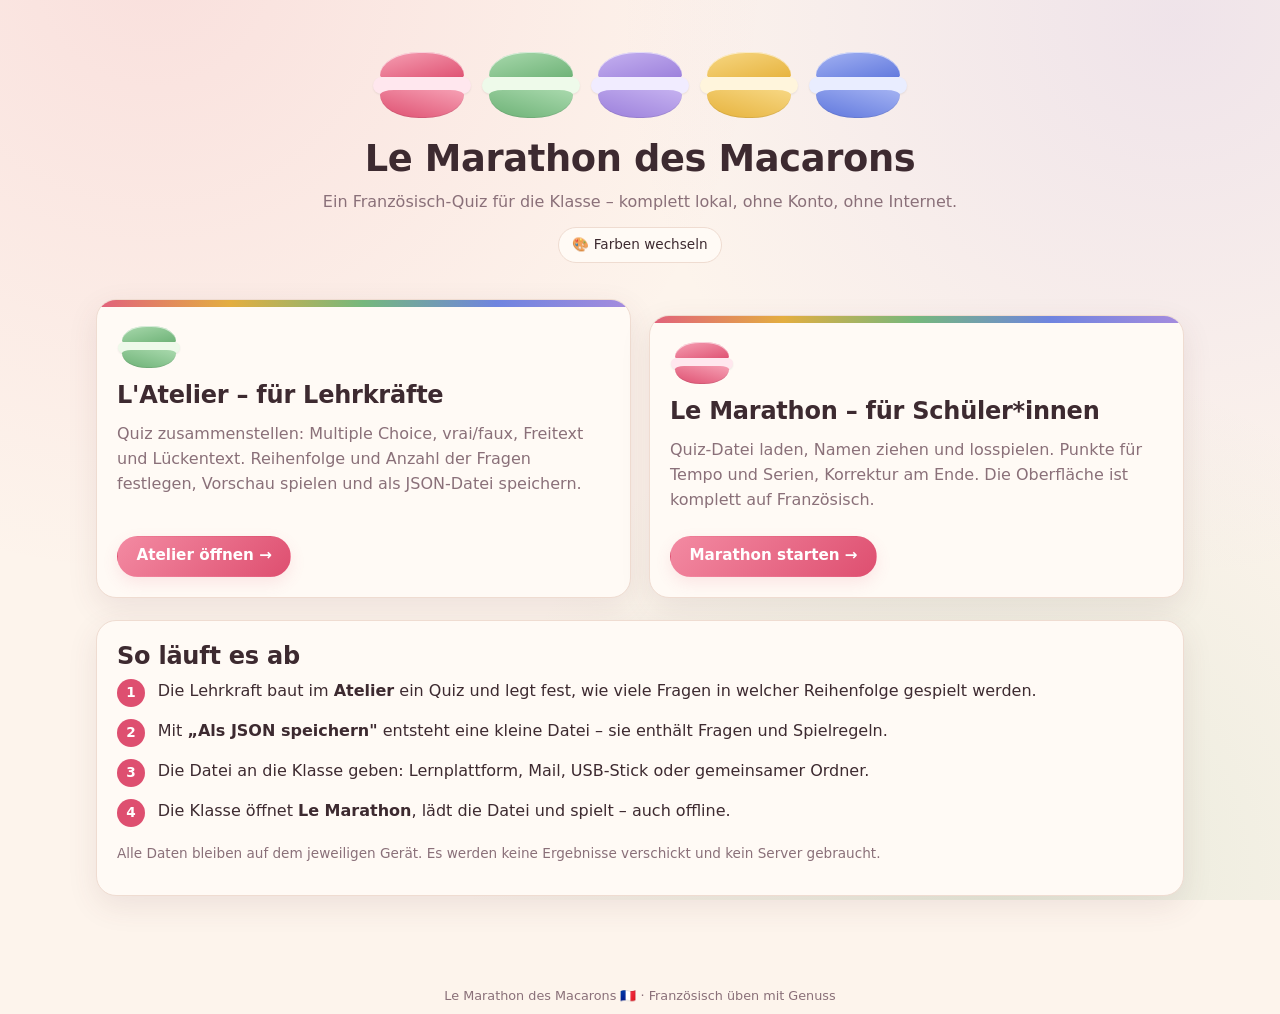
==== index.html @ 280887c2 "Le Marathon des Macarons: lokales Französisch-Quiz mit Lehrer- und Schüler-App Eine reine Datei-App " ====
<!DOCTYPE html>
<html lang="de">
<head>
  <meta charset="UTF-8">
  <meta name="viewport" content="width=device-width, initial-scale=1.0">
  <title>Le Marathon des Macarons – Französisch-Quiz</title>
  <link rel="icon" href="data:image/svg+xml,%3Csvg xmlns='http://www.w3.org/2000/svg' viewBox='0 0 64 64'%3E%3Cellipse cx='32' cy='23' rx='27' ry='16' fill='%23c5b1f0'/%3E%3Crect x='3' y='27' width='58' height='12' rx='6' fill='%23f1ecff'/%3E%3Cellipse cx='32' cy='43' rx='27' ry='16' fill='%239b7fdb'/%3E%3C/svg%3E">
  <link rel="stylesheet" href="assets/macaron.css">
  <style>
    .hero { text-align: center; padding: 28px 0 10px; }
    .hero .vitrine { display: flex; justify-content: center; gap: 10px; margin-bottom: 18px; flex-wrap: wrap; }
    .portes { display: grid; grid-template-columns: repeat(auto-fit, minmax(280px, 1fr)); gap: 18px; margin-top: 26px; }
    .porte {
      display: flex;
      flex-direction: column;
      gap: 12px;
      text-decoration: none;
      color: inherit;
      transition: transform .15s ease, box-shadow .15s ease;
    }
    .porte:hover { transform: translateY(-4px); box-shadow: var(--ombre-forte); }
    .porte h2 { margin: 0; }
    .porte .cta { margin-top: auto; align-self: flex-start; }
    .etapes { counter-reset: etape; list-style: none; padding: 0; margin: 0; display: grid; gap: 12px; }
    .etapes li { counter-increment: etape; display: flex; gap: .8rem; align-items: flex-start; }
    .etapes li::before {
      content: counter(etape);
      flex: none; width: 28px; height: 28px; border-radius: 999px;
      background: var(--framboise); color: #fff; font-weight: 800; font-size: .85rem;
      display: inline-flex; align-items: center; justify-content: center;
    }
  </style>
</head>
<body>
  <div class="page">
    <div class="hero">
      <div class="vitrine" aria-hidden="true">
        <span class="macaron macaron--xl" data-flavor="framboise"><i class="coque-haut"></i><i class="ganache"></i><i class="coque-bas"></i></span>
        <span class="macaron macaron--xl" data-flavor="pistache"><i class="coque-haut"></i><i class="ganache"></i><i class="coque-bas"></i></span>
        <span class="macaron macaron--xl" data-flavor="lavande"><i class="coque-haut"></i><i class="ganache"></i><i class="coque-bas"></i></span>
        <span class="macaron macaron--xl" data-flavor="citron"><i class="coque-haut"></i><i class="ganache"></i><i class="coque-bas"></i></span>
        <span class="macaron macaron--xl" data-flavor="myrtille"><i class="coque-haut"></i><i class="ganache"></i><i class="coque-bas"></i></span>
      </div>
      <h1>Le Marathon des Macarons</h1>
      <p class="muted">Ein Französisch-Quiz für die Klasse – komplett lokal, ohne Konto, ohne Internet.</p>
      <div class="row row--center" style="margin-top:.8rem">
        <button type="button" class="theme-toggle" id="btnTheme">🎨 Farben wechseln</button>
      </div>
    </div>

    <div class="portes">
      <a class="card card--ganache porte" href="lehrer.html">
        <span class="macaron macaron--l" data-flavor="pistache" aria-hidden="true"><i class="coque-haut"></i><i class="ganache"></i><i class="coque-bas"></i></span>
        <h2>L'Atelier – für Lehrkräfte</h2>
        <p class="muted">Quiz zusammenstellen: Multiple Choice, vrai/faux, Freitext und Lückentext.
          Reihenfolge und Anzahl der Fragen festlegen, Vorschau spielen und als JSON-Datei speichern.</p>
        <span class="btn cta">Atelier öffnen →</span>
      </a>

      <a class="card card--ganache porte" href="eleve.html">
        <span class="macaron macaron--l" data-flavor="framboise" aria-hidden="true"><i class="coque-haut"></i><i class="ganache"></i><i class="coque-bas"></i></span>
        <h2>Le Marathon – für Schüler*innen</h2>
        <p class="muted">Quiz-Datei laden, Namen ziehen und losspielen. Punkte für Tempo und
          Serien, Korrektur am Ende. Die Oberfläche ist komplett auf Französisch.</p>
        <span class="btn cta">Marathon starten →</span>
      </a>
    </div>

    <div class="card" style="margin-top:22px">
      <h2>So läuft es ab</h2>
      <ol class="etapes">
        <li><span>Die Lehrkraft baut im <strong>Atelier</strong> ein Quiz und legt fest, wie viele Fragen in welcher Reihenfolge gespielt werden.</span></li>
        <li><span>Mit <strong>„Als JSON speichern"</strong> entsteht eine kleine Datei – sie enthält Fragen und Spielregeln.</span></li>
        <li><span>Die Datei an die Klasse geben: Lernplattform, Mail, USB-Stick oder gemeinsamer Ordner.</span></li>
        <li><span>Die Klasse öffnet <strong>Le Marathon</strong>, lädt die Datei und spielt – auch offline.</span></li>
      </ol>
      <p class="small muted" style="margin-top:1rem">
        Alle Daten bleiben auf dem jeweiligen Gerät. Es werden keine Ergebnisse verschickt und kein Server gebraucht.
      </p>
    </div>
  </div>

  <footer class="app-footer">Le Marathon des Macarons 🇫🇷 · Französisch üben mit Genuss</footer>

  <script src="assets/core.js"></script>
  <script>
    Macaron.theme.init();
    document.getElementById('btnTheme').addEventListener('click', function () {
      Macaron.toast('Farbschema: ' + Macaron.theme.label(Macaron.theme.cycle()));
    });
  </script>
</body>
</html>
---- assets/macaron.css ----
/* ==========================================================================
   Le Marathon des Macarons – gemeinsames Design-System
   Ein Macaron besteht aus zwei Schalen (coques) und einer Fuellung (ganache).
   Dieses Motiv zieht sich durch Farben, Karten, Buttons und Fortschritt.
   ========================================================================== */

/* ---------- 1. Farbtoken ---------- */
:root {
  color-scheme: light dark;

  /* Grundflaechen */
  --creme: #fdf4ec;
  --creme-2: #f6e6d8;
  --coque: #fffaf5;
  --coque-2: #fff3e9;
  --encre: #3d2a30;
  --doux: #8a7079;
  --bord: #efdcd1;
  --ombre: 0 10px 30px rgba(94, 54, 66, 0.10);
  --ombre-forte: 0 18px 44px rgba(94, 54, 66, 0.18);

  /* Macaron-Sorten */
  --framboise: #de4f70;
  --framboise-clair: #f38aa2;
  --framboise-voile: rgba(222, 79, 112, 0.12);
  --pistache: #66b06f;
  --pistache-voile: rgba(102, 176, 111, 0.14);
  --lavande: #9b7fdb;
  --lavande-voile: rgba(155, 127, 219, 0.14);
  --citron: #e0a52c;
  --citron-voile: rgba(224, 165, 44, 0.16);
  --myrtille: #5f77dd;
  --myrtille-voile: rgba(95, 119, 221, 0.14);
  --chocolat: #7d5241;

  /* Bedeutungen */
  --juste: var(--pistache);
  --faux: var(--framboise);
  --champ-bg: #fffdfb;

  --rayon: 20px;
  --rayon-s: 12px;
  --police: "Avenir Next", "Segoe UI", system-ui, -apple-system, BlinkMacSystemFont, sans-serif;
}

/* Dunkles Schema: Schokoladen-Atelier */
@media (prefers-color-scheme: dark) {
  :root:not([data-theme="light"]) {
    --creme: #1d1418;
    --creme-2: #241a1f;
    --coque: #2a1e23;
    --coque-2: #33242a;
    --encre: #f6e8e2;
    --doux: #b59ca5;
    --bord: #453137;
    --ombre: 0 10px 30px rgba(0, 0, 0, 0.45);
    --ombre-forte: 0 18px 44px rgba(0, 0, 0, 0.6);
    --framboise: #f2718e;
    --framboise-clair: #f9a3b7;
    --framboise-voile: rgba(242, 113, 142, 0.18);
    --pistache: #86cb8e;
    --pistache-voile: rgba(134, 203, 142, 0.18);
    --lavande: #b79ff0;
    --lavande-voile: rgba(183, 159, 240, 0.18);
    --citron: #f0c057;
    --citron-voile: rgba(240, 192, 87, 0.2);
    --myrtille: #8b9df0;
    --myrtille-voile: rgba(139, 157, 240, 0.18);
    --champ-bg: #221a1e;
  }
}
:root[data-theme="dark"] {
  --creme: #1d1418;
  --creme-2: #241a1f;
  --coque: #2a1e23;
  --coque-2: #33242a;
  --encre: #f6e8e2;
  --doux: #b59ca5;
  --bord: #453137;
  --ombre: 0 10px 30px rgba(0, 0, 0, 0.45);
  --ombre-forte: 0 18px 44px rgba(0, 0, 0, 0.6);
  --framboise: #f2718e;
  --framboise-clair: #f9a3b7;
  --framboise-voile: rgba(242, 113, 142, 0.18);
  --pistache: #86cb8e;
  --pistache-voile: rgba(134, 203, 142, 0.18);
  --lavande: #b79ff0;
  --lavande-voile: rgba(183, 159, 240, 0.18);
  --citron: #f0c057;
  --citron-voile: rgba(240, 192, 87, 0.2);
  --myrtille: #8b9df0;
  --myrtille-voile: rgba(139, 157, 240, 0.18);
  --champ-bg: #221a1e;
}

/* ---------- 2. Basis ---------- */
* { box-sizing: border-box; }

html, body { min-height: 100%; }

body {
  margin: 0;
  font-family: var(--police);
  color: var(--encre);
  background:
    radial-gradient(circle at 12% -4%, var(--framboise-voile), transparent 42%),
    radial-gradient(circle at 92% 2%, var(--lavande-voile), transparent 38%),
    radial-gradient(circle at 78% 98%, var(--pistache-voile), transparent 40%),
    var(--creme);
  background-attachment: fixed;
  line-height: 1.55;
  -webkit-text-size-adjust: 100%;
}

h1, h2, h3, h4 { line-height: 1.25; margin: 0 0 0.5rem; letter-spacing: -0.01em; }
h1 { font-size: clamp(1.6rem, 4vw, 2.3rem); }
h2 { font-size: clamp(1.2rem, 2.6vw, 1.5rem); }
h3 { font-size: 1.05rem; }
p { margin: 0 0 0.7rem; }
a { color: var(--framboise); }

.page { max-width: 1120px; margin: 0 auto; padding: 24px 16px 64px; }
.page--etroite { max-width: 720px; }

.muted { color: var(--doux); }
.small { font-size: 0.85rem; }
.tiny { font-size: 0.76rem; }
.center { text-align: center; }
.hidden { display: none !important; }
.stack > * + * { margin-top: 0.75rem; }
.row { display: flex; flex-wrap: wrap; gap: 10px; align-items: center; }
.row--end { justify-content: flex-end; }
.row--between { justify-content: space-between; }
.row--center { justify-content: center; }
.spacer { flex: 1 1 auto; }

/* ---------- 3. Das Macaron ---------- */
.macaron {
  --taille: 34px;
  --m-base: var(--framboise);
  --m-clair: var(--framboise-clair);
  --m-ganache: #ffe9f0;
  position: relative;
  display: inline-block;
  flex: none;
  width: var(--taille);
  height: calc(var(--taille) * 0.78);
  /* Platz fuer die seitlich ueberstehende Fuellung */
  margin-inline: calc(var(--taille) * 0.09);
  vertical-align: middle;
}
.macaron i {
  position: absolute;
  left: 0;
  right: 0;
  display: block;
}
.macaron .coque-haut {
  top: 0;
  height: 42%;
  border-radius: 50% 50% 18% 18% / 90% 90% 20% 20%;
  background: linear-gradient(165deg, var(--m-clair), var(--m-base));
  box-shadow: inset 0 1px 0 rgba(255, 255, 255, 0.6);
}
.macaron .ganache {
  top: 38%;
  height: 26%;
  left: -8%;
  right: -8%;
  border-radius: 999px;
  background: var(--m-ganache);
  box-shadow: 0 1px 2px rgba(0, 0, 0, 0.08);
}
.macaron .coque-bas {
  bottom: 0;
  height: 42%;
  border-radius: 18% 18% 50% 50% / 20% 20% 90% 90%;
  background: linear-gradient(15deg, var(--m-base), var(--m-clair));
  box-shadow: inset 0 -1px 0 rgba(0, 0, 0, 0.08);
}

.macaron[data-flavor="framboise"] { --m-base: #de4f70; --m-clair: #f6a0b4; --m-ganache: #ffe7ee; }
.macaron[data-flavor="pistache"]  { --m-base: #6cb175; --m-clair: #a9d9ad; --m-ganache: #eefaea; }
.macaron[data-flavor="lavande"]   { --m-base: #9b7fdb; --m-clair: #c5b1f0; --m-ganache: #f1ecff; }
.macaron[data-flavor="citron"]    { --m-base: #e6b23c; --m-clair: #f7d783; --m-ganache: #fff5dc; }
.macaron[data-flavor="myrtille"]  { --m-base: #5f77dd; --m-clair: #a3b2f2; --m-ganache: #e9edff; }
.macaron[data-flavor="chocolat"]  { --m-base: #8a5a45; --m-clair: #bd8b72; --m-ganache: #f6e6da; }
.macaron[data-flavor="vanille"]   { --m-base: #d9c39a; --m-clair: #f0e3c6; --m-ganache: #fffaf0; }

.macaron--xs { --taille: 18px; }
.macaron--s { --taille: 26px; }
.macaron--l { --taille: 54px; }
.macaron--xl { --taille: 84px; }

/* Zustaende im Fortschrittsbalken */
.macaron--todo { filter: saturate(0.12) opacity(0.5); }
.macaron--rate { filter: saturate(0.3) opacity(0.85); }
.macaron--rate::after {
  content: "";
  position: absolute;
  left: 46%;
  top: 4%;
  width: 8%;
  height: 92%;
  background: rgba(0, 0, 0, 0.28);
  transform: rotate(12deg);
  border-radius: 2px;
}
.macaron--actif { animation: macaron-pouls 1.5s ease-in-out infinite; }
@keyframes macaron-pouls {
  0%, 100% { transform: translateY(0) scale(1); }
  50% { transform: translateY(-3px) scale(1.06); }
}

/* ---------- 4. Karten ---------- */
.card {
  position: relative;
  background: var(--coque);
  border: 1px solid var(--bord);
  border-radius: var(--rayon);
  padding: 20px;
  box-shadow: var(--ombre);
}
.card + .card { margin-top: 16px; }
.card--ganache { padding-top: 26px; overflow: hidden; }
/* Die "Fuellung": ein farbiger Streifen am oberen Kartenrand */
.card--ganache::before {
  content: "";
  position: absolute;
  inset: 0 0 auto 0;
  height: 7px;
  background: linear-gradient(90deg, var(--framboise), var(--citron), var(--pistache), var(--myrtille), var(--lavande));
  opacity: 0.9;
}
.card__title { display: flex; align-items: center; gap: 10px; margin-bottom: 4px; }

/* ---------- 5. Buttons ---------- */
.btn {
  appearance: none;
  border: 1px solid transparent;
  border-radius: 999px;
  padding: 0.6rem 1.15rem;
  font: inherit;
  font-weight: 650;
  font-size: 0.95rem;
  cursor: pointer;
  display: inline-flex;
  align-items: center;
  justify-content: center;
  gap: 0.45rem;
  color: #fff;
  background: linear-gradient(135deg, var(--framboise-clair), var(--framboise));
  box-shadow: 0 6px 16px var(--framboise-voile);
  transition: transform 0.12s ease, box-shadow 0.12s ease, filter 0.12s ease;
  text-decoration: none;
  line-height: 1.3;
}
.btn:hover { transform: translateY(-1px); filter: brightness(1.04); box-shadow: var(--ombre); }
.btn:active { transform: translateY(0); filter: brightness(0.97); }
.btn:focus-visible { outline: 3px solid var(--lavande); outline-offset: 2px; }
.btn[disabled] { opacity: 0.5; cursor: not-allowed; transform: none; filter: none; }

.btn--doux {
  background: var(--coque-2);
  color: var(--encre);
  border-color: var(--bord);
  box-shadow: none;
}
.btn--doux:hover { background: var(--creme-2); }
.btn--pistache { background: linear-gradient(135deg, #9ad3a0, var(--pistache)); box-shadow: 0 6px 16px var(--pistache-voile); }
.btn--lavande { background: linear-gradient(135deg, #c2adf2, var(--lavande)); box-shadow: 0 6px 16px var(--lavande-voile); }
.btn--danger { background: none; color: var(--framboise); border-color: var(--bord); box-shadow: none; }
.btn--danger:hover { background: var(--framboise-voile); }
.btn--mini { padding: 0.28rem 0.7rem; font-size: 0.8rem; }
.btn--bloc { width: 100%; }

.icon-btn {
  appearance: none;
  border: 1px solid var(--bord);
  background: var(--coque-2);
  color: var(--doux);
  border-radius: 999px;
  width: 34px;
  height: 34px;
  display: inline-flex;
  align-items: center;
  justify-content: center;
  cursor: pointer;
  font-size: 0.95rem;
  padding: 0;
  flex: none;
  transition: background 0.12s ease, color 0.12s ease;
}
.icon-btn:hover { background: var(--creme-2); color: var(--encre); }
.icon-btn:focus-visible { outline: 3px solid var(--lavande); outline-offset: 2px; }

/* ---------- 6. Formularfelder ---------- */
label { display: block; font-size: 0.88rem; font-weight: 650; margin-bottom: 0.3rem; }
.field { margin-bottom: 0.9rem; }
.field > .hint { display: block; margin-top: 0.25rem; font-size: 0.78rem; color: var(--doux); }

input[type="text"],
input[type="number"],
input[type="search"],
textarea,
select {
  width: 100%;
  padding: 0.55rem 0.7rem;
  border-radius: var(--rayon-s);
  border: 1.5px solid var(--bord);
  background: var(--champ-bg);
  color: var(--encre);
  font: inherit;
  font-size: 0.95rem;
}
textarea { min-height: 72px; resize: vertical; }
input:focus, textarea:focus, select:focus {
  outline: none;
  border-color: var(--framboise);
  box-shadow: 0 0 0 3px var(--framboise-voile);
}
input[type="file"] {
  width: 100%;
  font: inherit;
  font-size: 0.9rem;
  color: var(--doux);
}
input[type="range"] { width: 100%; accent-color: var(--framboise); }
input[type="checkbox"], input[type="radio"] { accent-color: var(--framboise); width: 1.05rem; height: 1.05rem; }

.check {
  display: flex;
  align-items: flex-start;
  gap: 0.55rem;
  font-weight: 500;
  font-size: 0.92rem;
  margin: 0 0 0.55rem;
  cursor: pointer;
}
.check input { margin-top: 0.2rem; flex: none; }

/* Schmales Zahlenfeld, das mitten im Fliesstext steht */
input.nombre-mini {
  display: inline-block;
  width: 5rem;
  padding: 0.3rem 0.45rem;
}

.grid-2 { display: grid; grid-template-columns: repeat(auto-fit, minmax(210px, 1fr)); gap: 0 16px; }

/* ---------- 7. Pastilles / Badges ---------- */
.pill {
  display: inline-flex;
  align-items: center;
  gap: 0.35rem;
  padding: 0.16rem 0.65rem;
  border-radius: 999px;
  font-size: 0.76rem;
  font-weight: 650;
  background: var(--coque-2);
  border: 1px solid var(--bord);
  color: var(--doux);
  white-space: nowrap;
}
.pill--framboise { background: var(--framboise-voile); color: var(--framboise); border-color: transparent; }
.pill--pistache { background: var(--pistache-voile); color: var(--pistache); border-color: transparent; }
.pill--lavande { background: var(--lavande-voile); color: var(--lavande); border-color: transparent; }
.pill--citron { background: var(--citron-voile); color: var(--citron); border-color: transparent; }
.pill--myrtille { background: var(--myrtille-voile); color: var(--myrtille); border-color: transparent; }

/* ---------- 8. Fortschritt: eine Reihe Macarons ---------- */
.macaron-bar {
  display: flex;
  flex-wrap: wrap;
  gap: 6px;
  align-items: flex-end;
  justify-content: center;
  padding: 4px 0 8px;
}

/* ---------- 9. Modal ---------- */
.modal-backdrop {
  position: fixed;
  inset: 0;
  background: rgba(45, 25, 32, 0.55);
  backdrop-filter: blur(3px);
  display: flex;
  align-items: center;
  justify-content: center;
  padding: 16px;
  z-index: 50;
}
.modal {
  background: var(--coque);
  border: 1px solid var(--bord);
  border-radius: var(--rayon);
  box-shadow: var(--ombre-forte);
  width: min(720px, 100%);
  max-height: min(88vh, 900px);
  overflow: auto;
  padding: 22px;
}
.modal--large { width: min(920px, 100%); }

/* ---------- 10. Toast ---------- */
.toast-zone {
  position: fixed;
  left: 50%;
  bottom: 22px;
  transform: translateX(-50%);
  display: flex;
  flex-direction: column;
  gap: 8px;
  z-index: 80;
  pointer-events: none;
  width: min(420px, calc(100vw - 32px));
}
.toast {
  background: var(--encre);
  color: var(--creme);
  border-radius: 999px;
  padding: 0.6rem 1.1rem;
  font-size: 0.9rem;
  font-weight: 600;
  box-shadow: var(--ombre-forte);
  text-align: center;
  animation: toast-in 0.25s ease;
}
.toast--erreur { background: var(--framboise); color: #fff; }
.toast--ok { background: var(--pistache); color: #12250f; }
@keyframes toast-in {
  from { opacity: 0; transform: translateY(10px); }
  to { opacity: 1; transform: translateY(0); }
}

/* ---------- 11. Kopfzeile ---------- */
.topbar {
  display: flex;
  align-items: center;
  gap: 12px;
  flex-wrap: wrap;
  margin-bottom: 18px;
}
.brand { display: flex; align-items: center; gap: 12px; text-decoration: none; color: inherit; }
.brand h1 { margin: 0; }
.brand p { margin: 0; }

.theme-toggle {
  appearance: none;
  border: 1px solid var(--bord);
  background: var(--coque);
  color: var(--encre);
  border-radius: 999px;
  padding: 0.4rem 0.85rem;
  cursor: pointer;
  font: inherit;
  font-size: 0.85rem;
  display: inline-flex;
  align-items: center;
  gap: 0.4rem;
}
.theme-toggle:hover { background: var(--coque-2); }

.app-footer {
  text-align: center;
  color: var(--doux);
  font-size: 0.8rem;
  padding: 26px 16px 8px;
}

/* ---------- 12. Bewegung sparsam ---------- */
@media (prefers-reduced-motion: reduce) {
  *, *::before, *::after {
    animation-duration: 0.001ms !important;
    animation-iteration-count: 1 !important;
    transition-duration: 0.001ms !important;
  }
}
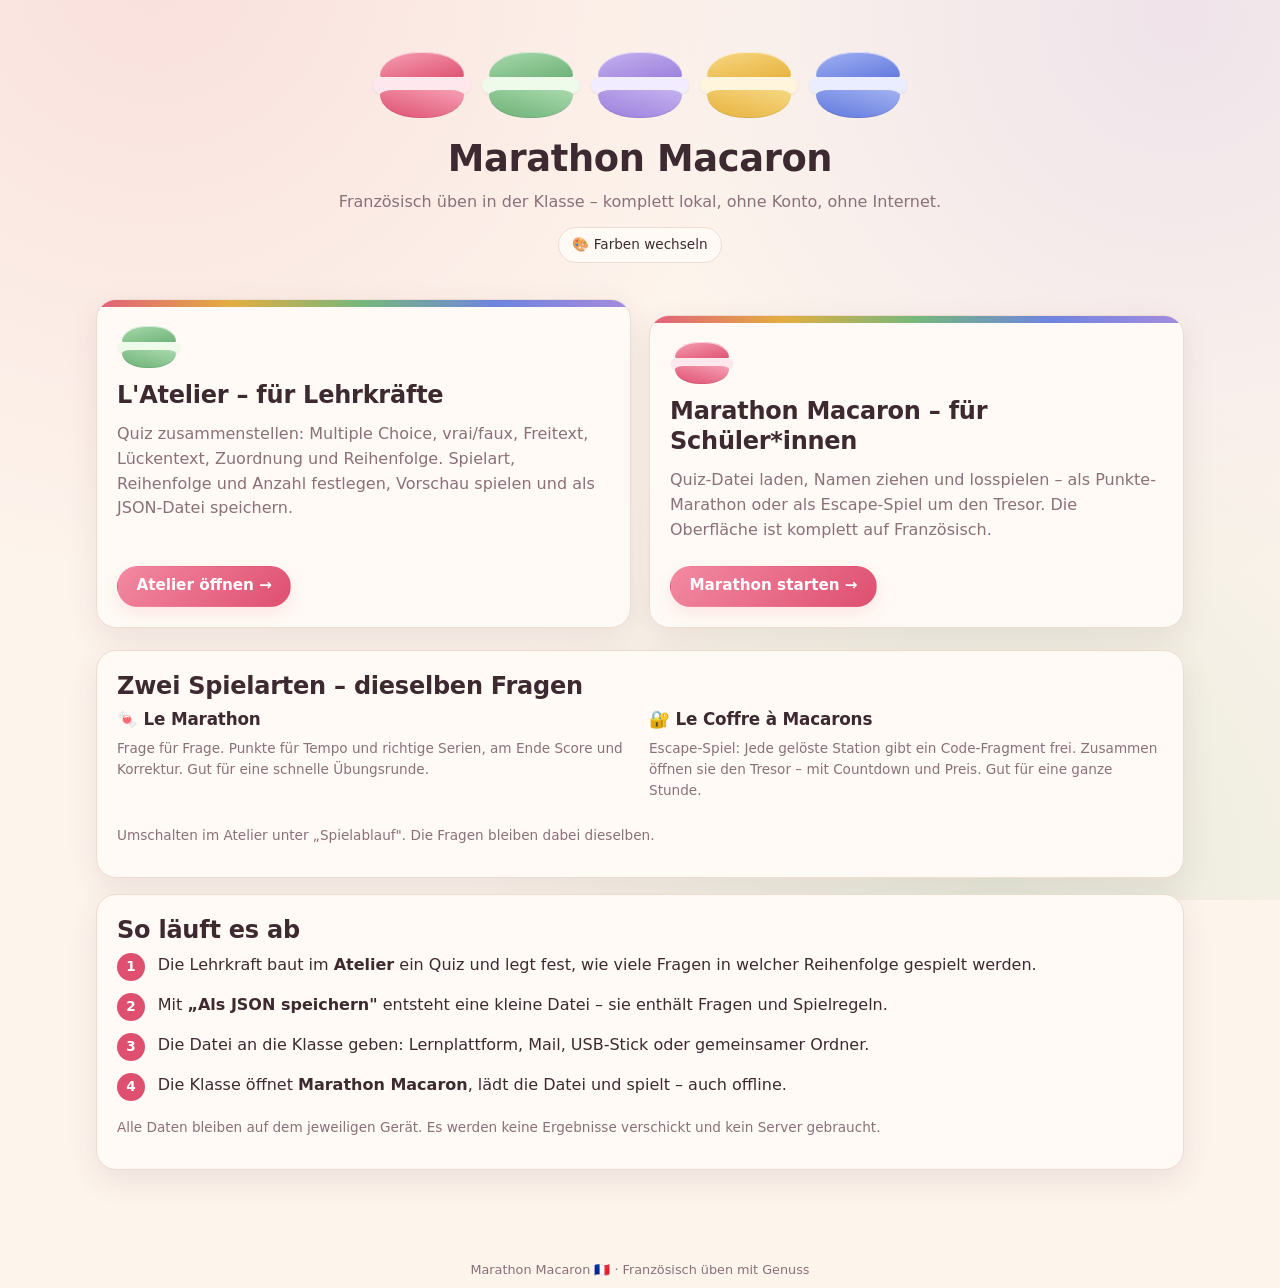
==== commit aded5091: "Escape-Modus "Le Coffre à Macarons", zwei neue Fragetypen, Umbenennung Die App heißt jetzt Marathon " ====
--- a/index.html
+++ b/index.html
@@ -3,7 +3,7 @@
 <head>
   <meta charset="UTF-8">
   <meta name="viewport" content="width=device-width, initial-scale=1.0">
-  <title>Le Marathon des Macarons – Französisch-Quiz</title>
+  <title>Marathon Macaron – Französisch-Quiz</title>
   <link rel="icon" href="data:image/svg+xml,%3Csvg xmlns='http://www.w3.org/2000/svg' viewBox='0 0 64 64'%3E%3Cellipse cx='32' cy='23' rx='27' ry='16' fill='%23c5b1f0'/%3E%3Crect x='3' y='27' width='58' height='12' rx='6' fill='%23f1ecff'/%3E%3Cellipse cx='32' cy='43' rx='27' ry='16' fill='%239b7fdb'/%3E%3C/svg%3E">
   <link rel="stylesheet" href="assets/macaron.css">
   <style>
@@ -41,8 +41,8 @@
         <span class="macaron macaron--xl" data-flavor="citron"><i class="coque-haut"></i><i class="ganache"></i><i class="coque-bas"></i></span>
         <span class="macaron macaron--xl" data-flavor="myrtille"><i class="coque-haut"></i><i class="ganache"></i><i class="coque-bas"></i></span>
       </div>
-      <h1>Le Marathon des Macarons</h1>
-      <p class="muted">Ein Französisch-Quiz für die Klasse – komplett lokal, ohne Konto, ohne Internet.</p>
+      <h1>Marathon Macaron</h1>
+      <p class="muted">Französisch üben in der Klasse – komplett lokal, ohne Konto, ohne Internet.</p>
       <div class="row row--center" style="margin-top:.8rem">
         <button type="button" class="theme-toggle" id="btnTheme">🎨 Farben wechseln</button>
       </div>
@@ -52,27 +52,44 @@
       <a class="card card--ganache porte" href="lehrer.html">
         <span class="macaron macaron--l" data-flavor="pistache" aria-hidden="true"><i class="coque-haut"></i><i class="ganache"></i><i class="coque-bas"></i></span>
         <h2>L'Atelier – für Lehrkräfte</h2>
-        <p class="muted">Quiz zusammenstellen: Multiple Choice, vrai/faux, Freitext und Lückentext.
-          Reihenfolge und Anzahl der Fragen festlegen, Vorschau spielen und als JSON-Datei speichern.</p>
+        <p class="muted">Quiz zusammenstellen: Multiple Choice, vrai/faux, Freitext, Lückentext, Zuordnung und Reihenfolge.
+          Spielart, Reihenfolge und Anzahl festlegen, Vorschau spielen und als JSON-Datei speichern.</p>
         <span class="btn cta">Atelier öffnen →</span>
       </a>
 
       <a class="card card--ganache porte" href="eleve.html">
         <span class="macaron macaron--l" data-flavor="framboise" aria-hidden="true"><i class="coque-haut"></i><i class="ganache"></i><i class="coque-bas"></i></span>
-        <h2>Le Marathon – für Schüler*innen</h2>
-        <p class="muted">Quiz-Datei laden, Namen ziehen und losspielen. Punkte für Tempo und
-          Serien, Korrektur am Ende. Die Oberfläche ist komplett auf Französisch.</p>
+        <h2>Marathon Macaron – für Schüler*innen</h2>
+        <p class="muted">Quiz-Datei laden, Namen ziehen und losspielen – als Punkte-Marathon oder als
+          Escape-Spiel um den Tresor. Die Oberfläche ist komplett auf Französisch.</p>
         <span class="btn cta">Marathon starten →</span>
       </a>
     </div>
 
     <div class="card" style="margin-top:22px">
+      <h2>Zwei Spielarten – dieselben Fragen</h2>
+      <div class="portes" style="margin-top:0">
+        <div>
+          <h3>🍬 Le Marathon</h3>
+          <p class="muted small">Frage für Frage. Punkte für Tempo und richtige Serien, am Ende Score
+            und Korrektur. Gut für eine schnelle Übungsrunde.</p>
+        </div>
+        <div>
+          <h3>🔐 Le Coffre à Macarons</h3>
+          <p class="muted small">Escape-Spiel: Jede gelöste Station gibt ein Code-Fragment frei.
+            Zusammen öffnen sie den Tresor – mit Countdown und Preis. Gut für eine ganze Stunde.</p>
+        </div>
+      </div>
+      <p class="small muted" style="margin-top:.8rem">Umschalten im Atelier unter „Spielablauf". Die Fragen bleiben dabei dieselben.</p>
+    </div>
+
+    <div class="card">
       <h2>So läuft es ab</h2>
       <ol class="etapes">
         <li><span>Die Lehrkraft baut im <strong>Atelier</strong> ein Quiz und legt fest, wie viele Fragen in welcher Reihenfolge gespielt werden.</span></li>
         <li><span>Mit <strong>„Als JSON speichern"</strong> entsteht eine kleine Datei – sie enthält Fragen und Spielregeln.</span></li>
         <li><span>Die Datei an die Klasse geben: Lernplattform, Mail, USB-Stick oder gemeinsamer Ordner.</span></li>
-        <li><span>Die Klasse öffnet <strong>Le Marathon</strong>, lädt die Datei und spielt – auch offline.</span></li>
+        <li><span>Die Klasse öffnet <strong>Marathon Macaron</strong>, lädt die Datei und spielt – auch offline.</span></li>
       </ol>
       <p class="small muted" style="margin-top:1rem">
         Alle Daten bleiben auf dem jeweiligen Gerät. Es werden keine Ergebnisse verschickt und kein Server gebraucht.
@@ -80,7 +97,7 @@
     </div>
   </div>
 
-  <footer class="app-footer">Le Marathon des Macarons 🇫🇷 · Französisch üben mit Genuss</footer>
+  <footer class="app-footer">Marathon Macaron 🇫🇷 · Französisch üben mit Genuss</footer>
 
   <script src="assets/core.js"></script>
   <script>
--- a/assets/macaron.css
+++ b/assets/macaron.css
@@ -1,5 +1,5 @@
 /* ==========================================================================
-   Le Marathon des Macarons – gemeinsames Design-System
+   Marathon Macaron – gemeinsames Design-System
    Ein Macaron besteht aus zwei Schalen (coques) und einer Fuellung (ganache).
    Dieses Motiv zieht sich durch Farben, Karten, Buttons und Fortschritt.
    ========================================================================== */
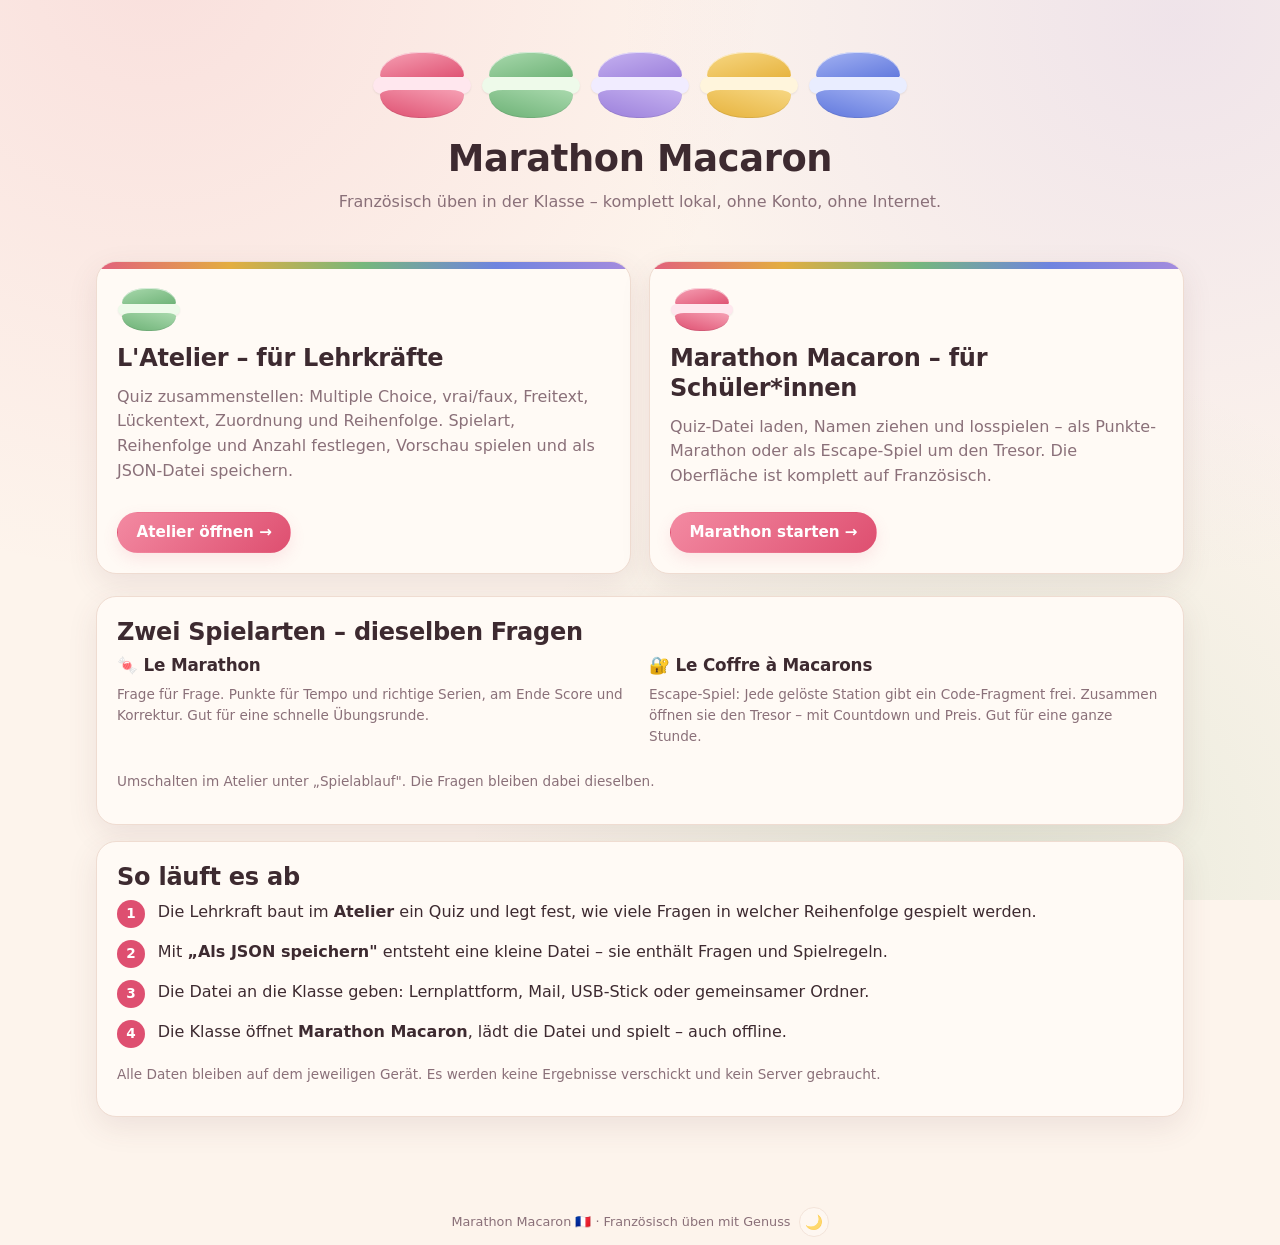
==== commit 4452d705: "Lücken wachsen mit, Karten auf einer Höhe, dezenter Farbschalter, Easteregg Lückentext: Das Eingabef" ====
--- a/index.html
+++ b/index.html
@@ -18,6 +18,7 @@
       color: inherit;
       transition: transform .15s ease, box-shadow .15s ease;
     }
+    .portes .card + .card { margin-top: 0; }
     .porte:hover { transform: translateY(-4px); box-shadow: var(--ombre-forte); }
     .porte h2 { margin: 0; }
     .porte .cta { margin-top: auto; align-self: flex-start; }
@@ -43,9 +44,6 @@
       </div>
       <h1>Marathon Macaron</h1>
       <p class="muted">Französisch üben in der Klasse – komplett lokal, ohne Konto, ohne Internet.</p>
-      <div class="row row--center" style="margin-top:.8rem">
-        <button type="button" class="theme-toggle" id="btnTheme">🎨 Farben wechseln</button>
-      </div>
     </div>
 
     <div class="portes">
@@ -97,14 +95,24 @@
     </div>
   </div>
 
-  <footer class="app-footer">Marathon Macaron 🇫🇷 · Französisch üben mit Genuss</footer>
+  <footer class="app-footer">Marathon Macaron 🇫🇷 · Französisch üben mit Genuss<button type="button" class="theme-btn" id="btnTheme"></button></footer>
 
   <script src="assets/core.js"></script>
   <script>
     Macaron.theme.init();
-    document.getElementById('btnTheme').addEventListener('click', function () {
-      Macaron.toast('Farbschema: ' + Macaron.theme.label(Macaron.theme.cycle()));
+    Macaron.parfum.init();
+
+    var btnTheme = document.getElementById('btnTheme');
+    function majTheme() {
+      btnTheme.textContent = Macaron.theme.icon();
+      btnTheme.title = Macaron.theme.title();
+      btnTheme.setAttribute('aria-label', Macaron.theme.title());
+    }
+    btnTheme.addEventListener('click', function () {
+      Macaron.theme.toggle();
+      majTheme();
     });
+    majTheme();
   </script>
 </body>
 </html>
--- a/assets/macaron.css
+++ b/assets/macaron.css
@@ -37,6 +37,15 @@
   --juste: var(--pistache);
   --faux: var(--framboise);
   --champ-bg: #fffdfb;
+
+  /* Die Macaron-Sorten – das Easteregg tauscht genau diese Werte aus. */
+  --p-framboise: #de4f70;  --p-framboise-clair: #f6a0b4;  --p-framboise-ganache: #ffe7ee;
+  --p-pistache:  #6cb175;  --p-pistache-clair:  #a9d9ad;  --p-pistache-ganache:  #eefaea;
+  --p-lavande:   #9b7fdb;  --p-lavande-clair:   #c5b1f0;  --p-lavande-ganache:   #f1ecff;
+  --p-citron:    #e6b23c;  --p-citron-clair:    #f7d783;  --p-citron-ganache:    #fff5dc;
+  --p-myrtille:  #5f77dd;  --p-myrtille-clair:  #a3b2f2;  --p-myrtille-ganache:  #e9edff;
+  --p-chocolat:  #8a5a45;  --p-chocolat-clair:  #bd8b72;  --p-chocolat-ganache:  #f6e6da;
+  --p-vanille:   #d9c39a;  --p-vanille-clair:   #f0e3c6;  --p-vanille-ganache:   #fffaf0;
 
   --rayon: 20px;
   --rayon-s: 12px;
@@ -179,13 +188,13 @@
   box-shadow: inset 0 -1px 0 rgba(0, 0, 0, 0.08);
 }
 
-.macaron[data-flavor="framboise"] { --m-base: #de4f70; --m-clair: #f6a0b4; --m-ganache: #ffe7ee; }
-.macaron[data-flavor="pistache"]  { --m-base: #6cb175; --m-clair: #a9d9ad; --m-ganache: #eefaea; }
-.macaron[data-flavor="lavande"]   { --m-base: #9b7fdb; --m-clair: #c5b1f0; --m-ganache: #f1ecff; }
-.macaron[data-flavor="citron"]    { --m-base: #e6b23c; --m-clair: #f7d783; --m-ganache: #fff5dc; }
-.macaron[data-flavor="myrtille"]  { --m-base: #5f77dd; --m-clair: #a3b2f2; --m-ganache: #e9edff; }
-.macaron[data-flavor="chocolat"]  { --m-base: #8a5a45; --m-clair: #bd8b72; --m-ganache: #f6e6da; }
-.macaron[data-flavor="vanille"]   { --m-base: #d9c39a; --m-clair: #f0e3c6; --m-ganache: #fffaf0; }
+.macaron[data-flavor="framboise"] { --m-base: var(--p-framboise); --m-clair: var(--p-framboise-clair); --m-ganache: var(--p-framboise-ganache); }
+.macaron[data-flavor="pistache"]  { --m-base: var(--p-pistache);  --m-clair: var(--p-pistache-clair);  --m-ganache: var(--p-pistache-ganache); }
+.macaron[data-flavor="lavande"]   { --m-base: var(--p-lavande);   --m-clair: var(--p-lavande-clair);   --m-ganache: var(--p-lavande-ganache); }
+.macaron[data-flavor="citron"]    { --m-base: var(--p-citron);    --m-clair: var(--p-citron-clair);    --m-ganache: var(--p-citron-ganache); }
+.macaron[data-flavor="myrtille"]  { --m-base: var(--p-myrtille);  --m-clair: var(--p-myrtille-clair);  --m-ganache: var(--p-myrtille-ganache); }
+.macaron[data-flavor="chocolat"]  { --m-base: var(--p-chocolat);  --m-clair: var(--p-chocolat-clair);  --m-ganache: var(--p-chocolat-ganache); }
+.macaron[data-flavor="vanille"]   { --m-base: var(--p-vanille);   --m-clair: var(--p-vanille-clair);   --m-ganache: var(--p-vanille-ganache); }
 
 .macaron--xs { --taille: 18px; }
 .macaron--s { --taille: 26px; }
@@ -222,6 +231,10 @@
   box-shadow: var(--ombre);
 }
 .card + .card { margin-top: 16px; }
+/* In Rastern sorgt die Rasterlücke für den Abstand – sonst rutscht die
+   zweite Karte nach unten und wird dadurch niedriger als die erste. */
+.grid-2 .card + .card,
+.portes .card + .card { margin-top: 0; }
 .card--ganache { padding-top: 26px; overflow: hidden; }
 /* Die "Fuellung": ein farbiger Streifen am oberen Kartenrand */
 .card--ganache::before {
@@ -461,6 +474,27 @@
 }
 .theme-toggle:hover { background: var(--coque-2); }
 
+/* Bewusst klein und zurückhaltend – gehört in die Fußzeile. */
+.theme-btn {
+  appearance: none;
+  border: 1px solid var(--bord);
+  background: var(--coque);
+  color: var(--encre);
+  border-radius: 999px;
+  width: 30px;
+  height: 30px;
+  padding: 0;
+  font-size: 0.9rem;
+  line-height: 1;
+  cursor: pointer;
+  opacity: 0.65;
+  vertical-align: middle;
+  margin-left: 0.5rem;
+  transition: opacity 0.15s ease, background 0.15s ease;
+}
+.theme-btn:hover { opacity: 1; background: var(--coque-2); }
+.theme-btn:focus-visible { outline: 3px solid var(--lavande); outline-offset: 2px; opacity: 1; }
+
 .app-footer {
   text-align: center;
   color: var(--doux);
